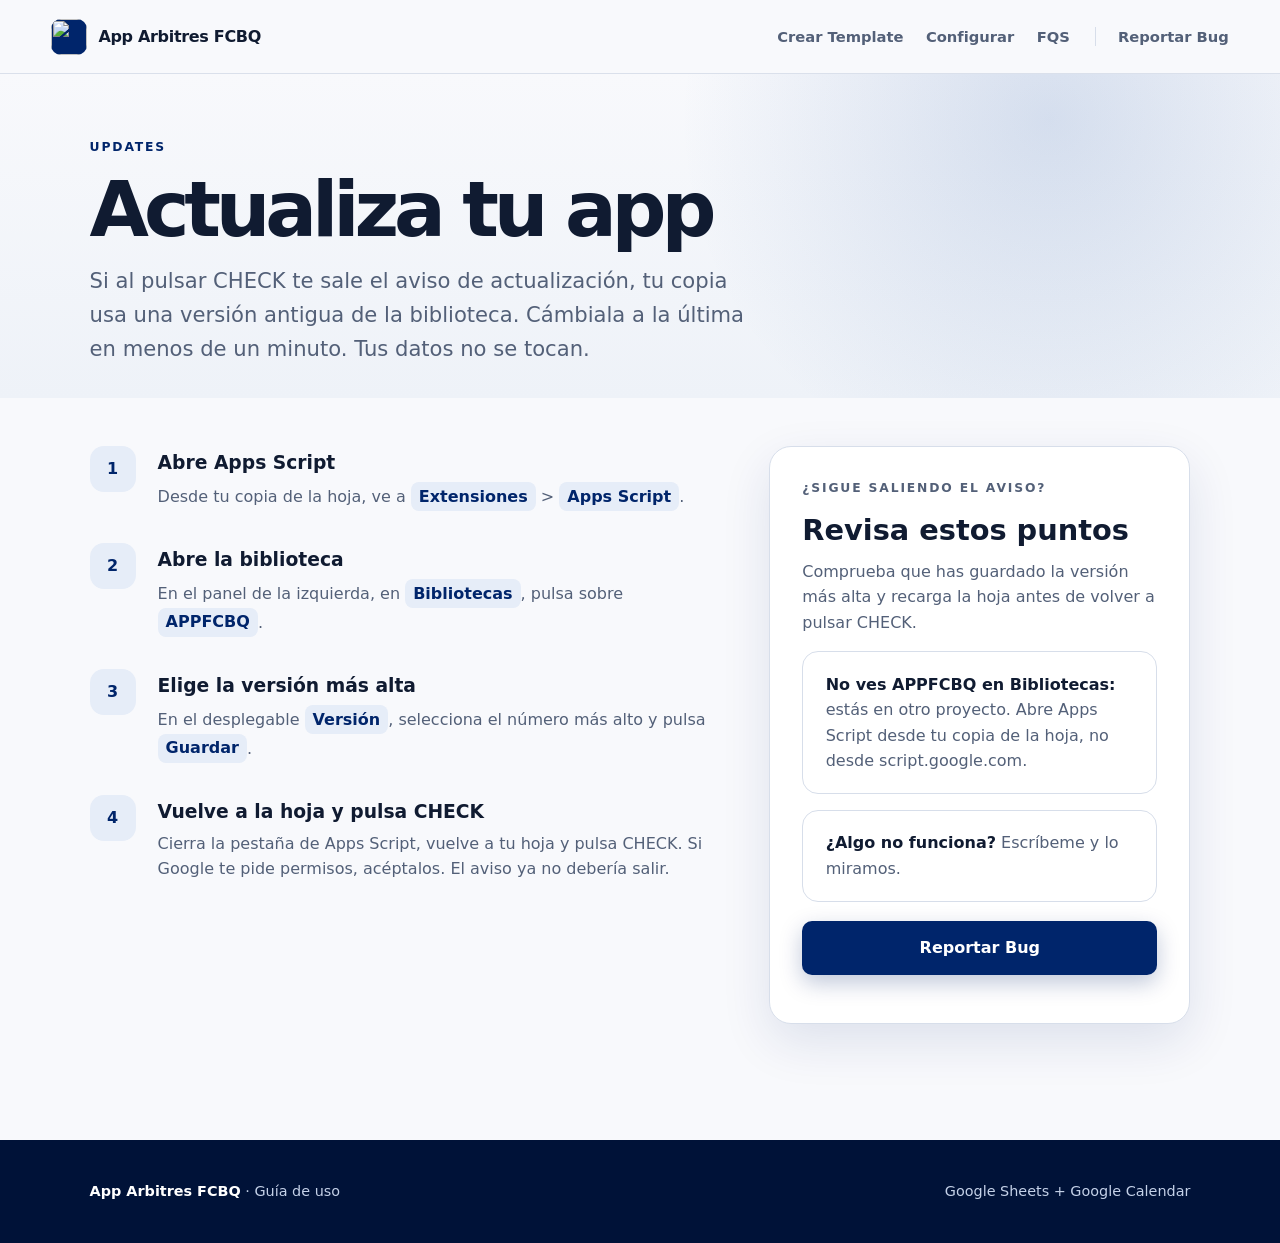
==== updates/index.html @ 1c520340 "Añadir página /updates: cómo actualizar la versión de la biblioteca" ====
<!DOCTYPE html>
<html lang="es">
<head>
<meta charset="utf-8"/>
<meta content="width=device-width, initial-scale=1" name="viewport"/>
<meta content="Cómo actualizar App Arbitres FCBQ a la última versión de la biblioteca en tu copia." name="description"/>
<meta content="#00256b" name="theme-color"/>
<title>Actualizar la app · App Arbitres FCBQ</title>
<link href="https://encrypted-tbn0.gstatic.com/images?q=tbn:ANd9GcQgW8UipBIZZAhxPPfQCuUkPiGu1UhtuuZWI9Cat6iUlzPSeads_TZZ2c0&amp;s=10" rel="icon"/>
<link href="/styles.css?v=12" rel="stylesheet"/>
<style>
.updates-hero{padding:4rem clamp(1.2rem,7vw,7rem) 2rem;background:radial-gradient(circle at 82% 14%,rgba(36,87,167,.16),transparent 34%),linear-gradient(180deg,#f8f9fc 0%,#eef2f8 100%)}
.updates-hero h1{font-size:clamp(2.6rem,6vw,5rem);margin-bottom:1.2rem}
.updates-hero .lead{margin-bottom:0}
.updates-body{padding-top:3rem}
.path-chip{display:inline-block;padding:.1rem .5rem;border-radius:8px;background:var(--mint);color:var(--teal);font-weight:800;white-space:nowrap}
.tip-card{margin-top:1rem;padding:1.2rem 1.4rem;border-radius:16px;border:1px solid var(--line);background:#fff;color:var(--muted)}
.tip-card strong{color:var(--ink)}
@media(max-width:820px){.updates-body .instruction-grid{grid-template-columns:1fr}.updates-body .action-card{position:static}}
</style>
</head>
<body>
<a class="skip-link" href="#contenido">Saltar al contenido</a>
<header class="site-header">
<a aria-label="App Arbitres FCBQ, inicio" class="brand" href="/">
<img alt="" class="brand-mark" src="https://encrypted-tbn0.gstatic.com/images?q=tbn:ANd9GcQgW8UipBIZZAhxPPfQCuUkPiGu1UhtuuZWI9Cat6iUlzPSeads_TZZ2c0&amp;s=10"/>
<span>App Arbitres FCBQ</span>
</a>
<nav aria-label="Navegación principal">
<a href="/#crear">Crear Template</a><a href="/#configurar">Configurar</a><a href="/#preguntas">FQS</a><span aria-hidden="true" class="menu-separator"></span><a href="mailto:ericsancli@gmail.com">Reportar Bug</a></nav>
</header>
<main id="contenido">
<section class="updates-hero">
<p class="eyebrow">Updates</p>
<h1>Actualiza tu app</h1>
<p class="lead">Si al pulsar CHECK te sale el aviso de actualización, tu copia usa una versión antigua de la biblioteca. Cámbiala a la última en menos de un minuto. Tus datos no se tocan.</p>
</section>
<section class="section updates-body">
<div class="instruction-grid">
<ol class="numbered-steps">
<li><span>1</span><div><h3>Abre Apps Script</h3><p>Desde tu copia de la hoja, ve a <span class="path-chip">Extensiones</span> &gt; <span class="path-chip">Apps Script</span>.</p></div></li>
<li><span>2</span><div><h3>Abre la biblioteca</h3><p>En el panel de la izquierda, en <span class="path-chip">Bibliotecas</span>, pulsa sobre <span class="path-chip">APPFCBQ</span>.</p></div></li>
<li><span>3</span><div><h3>Elige la versión más alta</h3><p>En el desplegable <span class="path-chip">Versión</span>, selecciona el número más alto y pulsa <span class="path-chip">Guardar</span>.</p></div></li>
<li><span>4</span><div><h3>Vuelve a la hoja y pulsa CHECK</h3><p>Cierra la pestaña de Apps Script, vuelve a tu hoja y pulsa CHECK. Si Google te pide permisos, acéptalos. El aviso ya no debería salir.</p></div></li>
</ol>
<aside class="action-card">
<p class="eyebrow">¿Sigue saliendo el aviso?</p>
<h3>Revisa estos puntos</h3>
<p>Comprueba que has guardado la versión más alta y recarga la hoja antes de volver a pulsar CHECK.</p>
<div class="tip-card"><strong>No ves APPFCBQ en Bibliotecas:</strong> estás en otro proyecto. Abre Apps Script desde tu copia de la hoja, no desde script.google.com.</div>
<div class="tip-card"><strong>¿Algo no funciona?</strong> Escríbeme y lo miramos.</div>
<p style="margin-top:1.2rem"><a class="button primary wide" href="mailto:ericsancli@gmail.com">Reportar Bug</a></p>
</aside>
</div>
</section>
</main>
<footer>
<p><strong>App Arbitres FCBQ</strong> · Guía de uso</p>
<p>Google Sheets + Google Calendar</p>
</footer>
</body>
</html>
---- styles.css ----
:root{--ink:#101b31;--muted:#536078;--teal:#00256b;--teal2:#2457a7;--mint:#e6edf8;--paper:#f8f9fc;--line:#d7deea;--night:#001947;--white:#fff;--orange:#f28c00;--radius:22px;--shadow:0 18px 50px rgba(0,37,107,.11)}
*{box-sizing:border-box}html{scroll-behavior:smooth}body{margin:0;color:var(--ink);background:var(--paper);font-family:Inter,ui-sans-serif,system-ui,-apple-system,BlinkMacSystemFont,"Segoe UI",sans-serif;line-height:1.6}a{color:inherit}.skip-link{position:fixed;left:1rem;top:-5rem;z-index:99;background:var(--ink);color:#fff;padding:.75rem 1rem;border-radius:6px}.skip-link:focus{top:1rem}.site-header{height:74px;padding:0 clamp(1.2rem,4vw,4rem);display:flex;align-items:center;justify-content:space-between;position:sticky;top:0;z-index:20;background:rgba(248,249,252,.95);backdrop-filter:blur(14px);border-bottom:1px solid rgba(215,222,234,.9)}.brand{display:flex;gap:.7rem;align-items:center;text-decoration:none;font-weight:800;letter-spacing:-.02em}.brand-mark{width:36px;height:36px;object-fit:cover;border-radius:10px;background:var(--teal)}nav{display:flex;gap:1.4rem}nav a{text-decoration:none;color:var(--muted);font-size:.92rem;font-weight:700}nav a:hover,nav a:focus-visible{color:var(--teal)}.hero{padding:5rem clamp(1.2rem,7vw,7rem);display:grid;position:relative;grid-template-columns:minmax(0,1.05fr) minmax(320px,.8fr);gap:clamp(3rem,7vw,8rem);align-items:center;overflow:hidden;background:radial-gradient(circle at 82% 14%,rgba(36,87,167,.16),transparent 34%),linear-gradient(180deg,#f8f9fc 0%,#eef2f8 100%)}.hero::after{content:"";position:absolute;left:clamp(1.2rem,7vw,7rem);right:clamp(1.2rem,7vw,7rem);bottom:1.5rem;height:2px;border-radius:999px;background:linear-gradient(90deg,transparent 0%,rgba(36,87,167,.28) 12%,var(--teal2) 50%,rgba(36,87,167,.28) 88%,transparent 100%)}.eyebrow{margin:0 0 1rem;color:var(--teal);text-transform:uppercase;letter-spacing:.15em;font-size:.77rem;font-weight:850}h1,h2,h3,p{margin-top:0}h1{font-size:clamp(3.7rem,8vw,7.3rem);line-height:.93;letter-spacing:-.067em;margin-bottom:2rem;max-width:820px}h1 span{color:var(--teal)}.lead{max-width:670px;font-size:clamp(1.08rem,1.65vw,1.32rem);color:var(--muted)}.hero-actions{display:flex;flex-wrap:wrap;gap:.8rem;margin-top:2.2rem}.button{display:inline-block;padding:.9rem 1.2rem;border-radius:10px;font-weight:800;text-decoration:none;text-align:center;transition:transform .18s ease,box-shadow .18s ease}.button:hover{transform:translateY(-2px)}.button.primary{color:#fff;background:var(--teal);box-shadow:0 8px 22px rgba(0,37,107,.25)}.button.secondary{border:1px solid var(--line);background:var(--white)}.button.wide{display:block;width:100%}.privacy-note{margin:1.35rem 0 0;color:var(--muted);font-size:.93rem}.privacy-note span{color:var(--teal);font-weight:900}.app-preview{padding:1.2rem;border-radius:26px;background:var(--night);box-shadow:0 28px 80px rgba(0,25,71,.28);transform:rotate(1deg)}.preview-top{display:flex;justify-content:space-between;align-items:center;padding:.45rem .5rem 1.1rem;color:#fff;font-weight:800}.status-dot{font-size:.78rem;color:#dce8ff;background:rgba(255,255,255,.13);padding:.25rem .55rem;border-radius:999px}.preview-card{display:grid;grid-template-columns:44px 1fr;gap:.1rem .8rem;padding:1rem;margin:.7rem 0;border-radius:14px;background:#fff}.preview-card.accent{background:var(--mint)}.preview-card small{grid-row:1/3;display:grid;place-items:center;width:38px;height:38px;border-radius:10px;color:#fff;background:var(--teal);font-weight:850}.preview-card strong{line-height:1.25}.preview-card span{color:var(--muted);font-size:.85rem}.preview-image-card{overflow:hidden;border-radius:14px;background:#fff;box-shadow:0 10px 28px rgba(0,0,0,.2)}.preview-image-card img{display:block;width:100%;height:auto}.section{padding:clamp(5rem,9vw,8rem) clamp(1.2rem,7vw,7rem)}.section-heading{max-width:780px;margin-bottom:3rem}.section-heading h2,.final-cta h2{font-size:clamp(2.35rem,5vw,4.6rem);line-height:1.02;letter-spacing:-.05em;margin-bottom:1.2rem}.section-heading>p:last-child{color:var(--muted);font-size:1.1rem}.faq-section{padding-top:4rem}.faq-grid{display:grid;grid-template-columns:1fr 1fr;gap:1rem}.faq-grid details{padding:1.25rem 1.4rem;border:1px solid var(--line);border-radius:16px;background:#fff}.faq-grid summary{cursor:pointer;font-weight:800;list-style:none;padding-right:2rem;position:relative}.faq-grid summary::after{content:"+";position:absolute;right:0;color:var(--teal);font-size:1.2rem}.faq-grid details[open] summary::after{content:"−"}.faq-grid p{margin:.8rem 0 0;color:var(--muted)}.step-section{background:#eef2f8}.instruction-grid{display:grid;grid-template-columns:1.2fr .8fr;gap:3rem;align-items:start}.numbered-steps{list-style:none;padding:0;margin:0}.numbered-steps li{display:grid;grid-template-columns:52px 1fr;gap:1rem;padding:0 0 2rem}.numbered-steps li>span{display:grid;place-items:center;width:46px;height:46px;border-radius:14px;background:var(--mint);color:var(--teal);font-weight:900}.numbered-steps h3{margin:.15rem 0 .25rem}.numbered-steps p{color:var(--muted);margin:0}.action-card{padding:2rem;border-radius:var(--radius);background:#fff;border:1px solid var(--line);box-shadow:var(--shadow);position:sticky;top:100px}.action-label{font-size:.75rem;text-transform:uppercase;letter-spacing:.12em;color:var(--teal);font-weight:850}.action-card h3{font-size:1.8rem;line-height:1.15;margin:.7rem 0}.action-card p{color:var(--muted)}code{background:#e8edf5;padding:.1rem .35rem;border-radius:5px}.dark-section{background:var(--night);color:#fff}.section-heading.light .eyebrow{color:#8fb7ff}.section-heading.light>p:last-child{color:#c4d1e8}.walkthrough{display:grid;grid-template-columns:repeat(3,1fr);gap:1rem}.walk-card{padding:1rem 1rem 1.4rem;border:1px solid rgba(255,255,255,.12);border-radius:var(--radius);background:rgba(255,255,255,.06)}.walk-card h3{margin:.5rem 0}.walk-card p{margin:0;color:#c4d1e8}.walk-number{display:inline-block;margin-top:1rem;color:#8fb7ff;font-size:.75rem;font-weight:900;letter-spacing:.1em}.walk-card .ui-shot-img{display:block;width:100%;height:230px;object-fit:contain;background:#f7f9fc;border-radius:15px;box-shadow:inset 0 0 0 1px #d7deea}
.ui-shot{min-height:220px;padding:1rem;border-radius:15px;color:var(--ink);background:#f7f9fc;box-shadow:inset 0 0 0 1px #d7deea}.ui-bar{display:flex;gap:.3rem;margin-bottom:1rem}.ui-bar span{width:7px;height:7px;border-radius:50%;background:#c2ccdc}.ui-title{font-size:.72rem;color:var(--teal);font-weight:900;letter-spacing:.12em;margin-bottom:.7rem}.ui-grid{display:grid;grid-template-columns:1fr 1fr;gap:.55rem}.ui-grid>*{padding:.75rem .55rem;border-radius:8px;background:#fff;border:1px solid var(--line);font-size:.72rem;text-align:center}.ui-grid b{background:var(--mint);border-color:#a9bfe2}.dialog-shot label{display:block;font-size:.68rem;font-weight:800;margin-top:.65rem}.dialog-title{font-weight:900;border-bottom:1px solid var(--line);padding-bottom:.65rem}.fake-field{margin-top:.2rem;padding:.55rem .65rem;border:1px solid #bcc8da;border-radius:7px;background:#fff;color:#67748b;font-size:.75rem}.fake-check{margin-top:.8rem;color:var(--teal);font-size:.72rem;font-weight:700}.success-shot{display:flex;flex-direction:column;justify-content:center;align-items:center;text-align:center}.success-shot .success-icon{display:grid;place-items:center;width:54px;height:54px;margin-bottom:.8rem;border-radius:50%;background:var(--mint);color:var(--teal);font-size:1.5rem;font-weight:900}.success-shot span{margin-top:.35rem;color:var(--muted);font-size:.8rem}.notice{display:grid;grid-template-columns:auto 1fr;gap:1rem;margin-top:1.4rem;padding:1rem 1.2rem;border-radius:13px;background:rgba(245,158,11,.12);border:1px solid rgba(245,158,11,.35)}.notice strong{color:#ffd47c}.notice p{margin:0;color:#dce4f2}.check-layout{display:grid;grid-template-columns:1.15fr .85fr;gap:3rem;align-items:start}.check-flow article{display:grid;grid-template-columns:48px 1fr;gap:1rem;padding:0 0 2rem;position:relative}.check-flow article:not(:last-child)::before{content:"";position:absolute;top:45px;bottom:0;left:22px;border-left:1px solid #b6c6df}.check-flow article>span{display:grid;place-items:center;width:45px;height:45px;border-radius:50%;color:#fff;background:var(--teal);font-weight:900}.check-flow h3{margin:.15rem 0 .25rem}.check-flow p{margin:0;color:var(--muted)}.calendar-card{padding:2rem;border-radius:var(--radius);background:#fff;border:1px solid var(--line);box-shadow:var(--shadow)}.calendar-head{display:flex;gap:1rem;align-items:center;padding-bottom:1.2rem;border-bottom:1px solid var(--line)}.calendar-icon{display:grid;place-items:center;width:52px;height:52px;border-radius:12px;background:#4285f4;color:#fff;font-size:1.25rem;font-weight:800}.calendar-head span,.calendar-head strong{display:block}.calendar-head span{color:var(--muted);font-size:.78rem}.calendar-card ul{padding-left:1.2rem;color:var(--muted)}.calendar-card li{margin:.55rem 0}.tip{margin-top:1.4rem;padding:1rem;border-radius:12px;background:var(--mint)}.tip p{margin:.35rem 0 0;color:var(--muted);font-size:.9rem}.final-cta{text-align:center;background:linear-gradient(135deg,#e2eaf7,#f4f6fa)}.final-cta h2{max-width:850px;margin:0 auto 2rem}.final-cta .button{min-width:220px}footer{padding:2.5rem clamp(1.2rem,7vw,7rem);display:flex;justify-content:space-between;gap:2rem;color:#c4d1e8;background:#001238;font-size:.9rem}footer p{margin:0}footer strong{color:#fff}
@media(max-width:1000px){nav{display:none}.walkthrough{grid-template-columns:1fr}.ui-shot{min-height:190px}.check-layout{grid-template-columns:1fr}.calendar-card{max-width:700px}}
@media(max-width:820px){.hero{grid-template-columns:1fr;padding-top:4.5rem}.app-preview{max-width:560px}.faq-grid{grid-template-columns:1fr}.faq-grid details:last-child{grid-column:auto}.instruction-grid{grid-template-columns:1fr}.action-card{position:static}}
@media(max-width:560px){.site-header{height:64px}.brand span{font-size:.92rem}.hero{min-height:auto;padding-bottom:4rem}h1{font-size:clamp(3.1rem,16vw,4.7rem)}.section{padding-left:1rem;padding-right:1rem}.faq-grid details{padding:1rem}.walk-card{padding:.8rem .8rem 1.2rem}.ui-shot{min-height:210px}.notice{grid-template-columns:1fr}.calendar-card{padding:1.25rem}.calendar-head{align-items:flex-start}footer{flex-direction:column}}
@media(prefers-reduced-motion:reduce){html{scroll-behavior:auto}.button{transition:none}}
.check-flow .ui-shot-img{display:block;width:100%;max-width:520px;height:auto;margin-top:.8rem;border-radius:15px;background:#f7f9fc;box-shadow:inset 0 0 0 1px #d7deea}

.tip .calendar-id-shot{display:block;width:100%;height:auto;margin-top:.9rem;border-radius:10px;border:1px solid #b6c6df}

.calendar-guide-block{padding-top:1.2rem}.calendar-guide-block+ .calendar-guide-block{margin-top:.2rem;border-top:1px solid var(--line)}.calendar-guide-block>strong{display:block;color:var(--ink);font-size:1rem}.calendar-guide-block>p{margin:.35rem 0 0;color:var(--muted);font-size:.92rem}.calendar-guide-block ul{margin-bottom:0}
.create-calendar-shot{display:block;width:100%;height:auto;max-height:420px;object-fit:contain;object-position:left center;margin-top:.8rem;border-radius:12px;background:#f7f9fc;box-shadow:inset 0 0 0 1px var(--line)}

.menu-separator{width:1px;height:1.15rem;align-self:center;background:var(--line);margin-left:.15rem}.calendar-id-shot{width:100%;height:auto;object-fit:contain}

/* Hero responsive containment */
.hero>*{min-width:0}
.app-preview{width:100%;max-width:560px;justify-self:end;min-width:0}
.preview-image-card{width:100%;min-width:0;padding:clamp(.45rem,1vw,.8rem)}
.preview-image-card img{max-width:100%;object-fit:contain}
@media(max-width:820px){.app-preview{justify-self:start}}
@media(max-width:560px){.hero-copy{min-width:0}.hero-actions{display:grid;grid-template-columns:1fr;align-items:stretch}.hero-actions .button{width:100%;min-width:0}.app-preview{max-width:100%;padding:.85rem}.preview-top{padding:.35rem .2rem .75rem}.preview-image-card{padding:.45rem}h1{overflow-wrap:anywhere}}
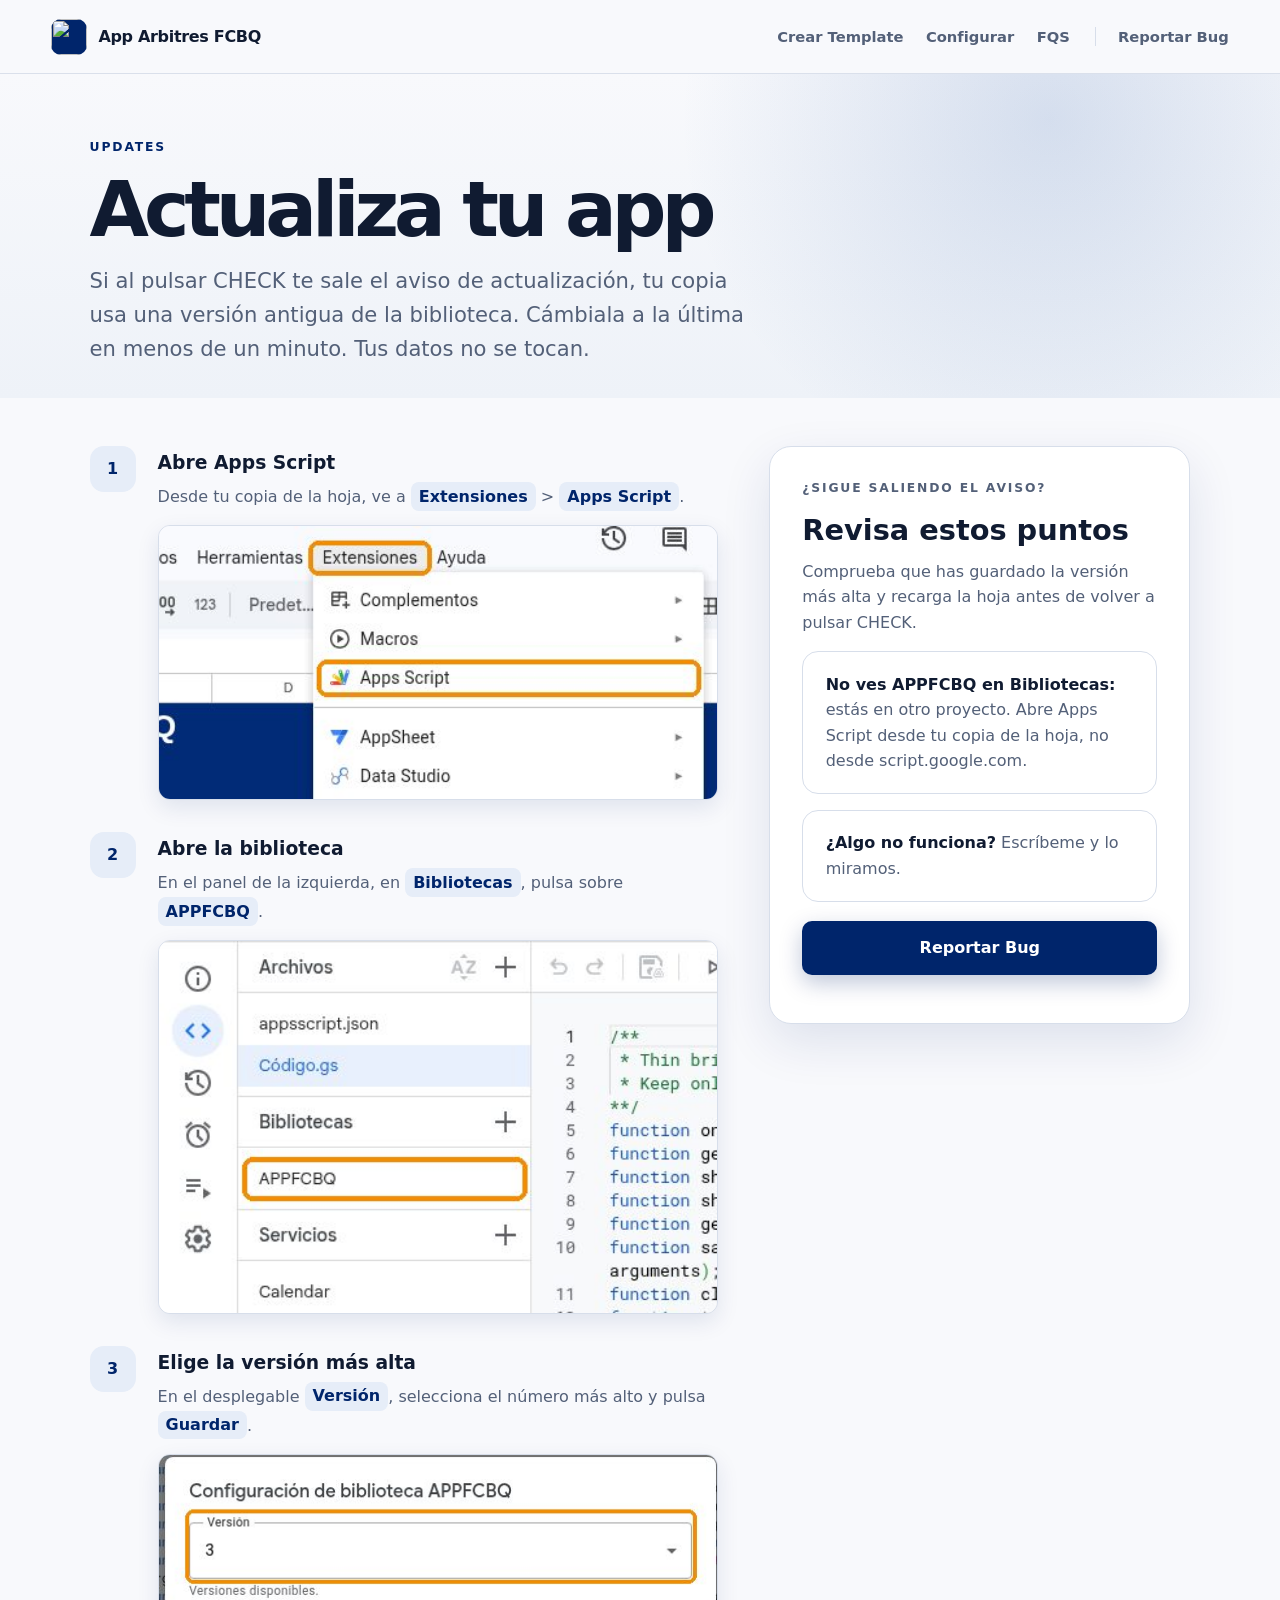
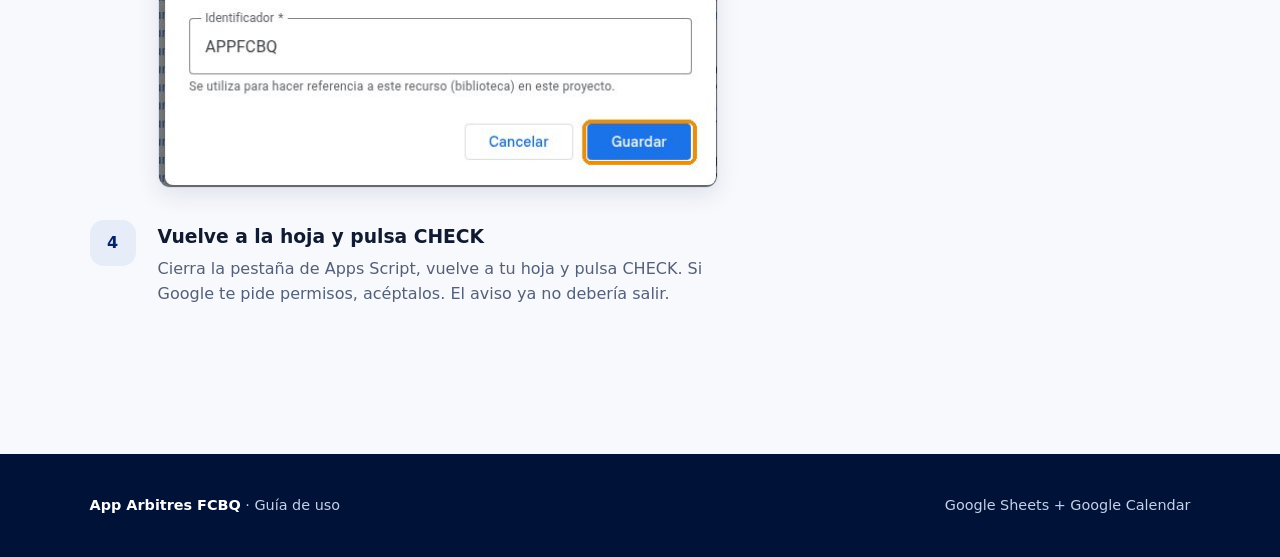
==== commit d8733351: "Updates: capturas de cada paso" ====
--- a/updates/index.html
+++ b/updates/index.html
@@ -16,6 +16,8 @@
 .path-chip{display:inline-block;padding:.1rem .5rem;border-radius:8px;background:var(--mint);color:var(--teal);font-weight:800;white-space:nowrap}
 .tip-card{margin-top:1rem;padding:1.2rem 1.4rem;border-radius:16px;border:1px solid var(--line);background:#fff;color:var(--muted)}
 .tip-card strong{color:var(--ink)}
+.step-shot{display:block;width:100%;max-width:560px;height:auto;margin:.9rem 0 0;border-radius:12px;border:1px solid var(--line);box-shadow:0 8px 22px rgba(0,37,107,.10);background:#fff}
+@media(max-width:560px){.numbered-steps li .step-shot{width:calc(100% + 68px);max-width:none;margin-left:-68px}}
 @media(max-width:820px){.updates-body .instruction-grid{grid-template-columns:1fr}.updates-body .action-card{position:static}}
 </style>
 </head>
@@ -38,9 +40,9 @@
 <section class="section updates-body">
 <div class="instruction-grid">
 <ol class="numbered-steps">
-<li><span>1</span><div><h3>Abre Apps Script</h3><p>Desde tu copia de la hoja, ve a <span class="path-chip">Extensiones</span> &gt; <span class="path-chip">Apps Script</span>.</p></div></li>
-<li><span>2</span><div><h3>Abre la biblioteca</h3><p>En el panel de la izquierda, en <span class="path-chip">Bibliotecas</span>, pulsa sobre <span class="path-chip">APPFCBQ</span>.</p></div></li>
-<li><span>3</span><div><h3>Elige la versión más alta</h3><p>En el desplegable <span class="path-chip">Versión</span>, selecciona el número más alto y pulsa <span class="path-chip">Guardar</span>.</p></div></li>
+<li><span>1</span><div><h3>Abre Apps Script</h3><p>Desde tu copia de la hoja, ve a <span class="path-chip">Extensiones</span> &gt; <span class="path-chip">Apps Script</span>.</p><img class="step-shot" loading="lazy" alt="Menú Extensiones de Google Sheets con la opción Apps Script marcada" src="[data-uri]"/></div></li>
+<li><span>2</span><div><h3>Abre la biblioteca</h3><p>En el panel de la izquierda, en <span class="path-chip">Bibliotecas</span>, pulsa sobre <span class="path-chip">APPFCBQ</span>.</p><img class="step-shot" loading="lazy" alt="Panel Bibliotecas del editor de Apps Script con APPFCBQ marcado" src="[data-uri]"/></div></li>
+<li><span>3</span><div><h3>Elige la versión más alta</h3><p>En el desplegable <span class="path-chip">Versión</span>, selecciona el número más alto y pulsa <span class="path-chip">Guardar</span>.</p><img class="step-shot" loading="lazy" alt="Diálogo Configuración de biblioteca APPFCBQ con el campo Versión y el botón Guardar marcados" src="[data-uri]"/></div></li>
 <li><span>4</span><div><h3>Vuelve a la hoja y pulsa CHECK</h3><p>Cierra la pestaña de Apps Script, vuelve a tu hoja y pulsa CHECK. Si Google te pide permisos, acéptalos. El aviso ya no debería salir.</p></div></li>
 </ol>
 <aside class="action-card">
